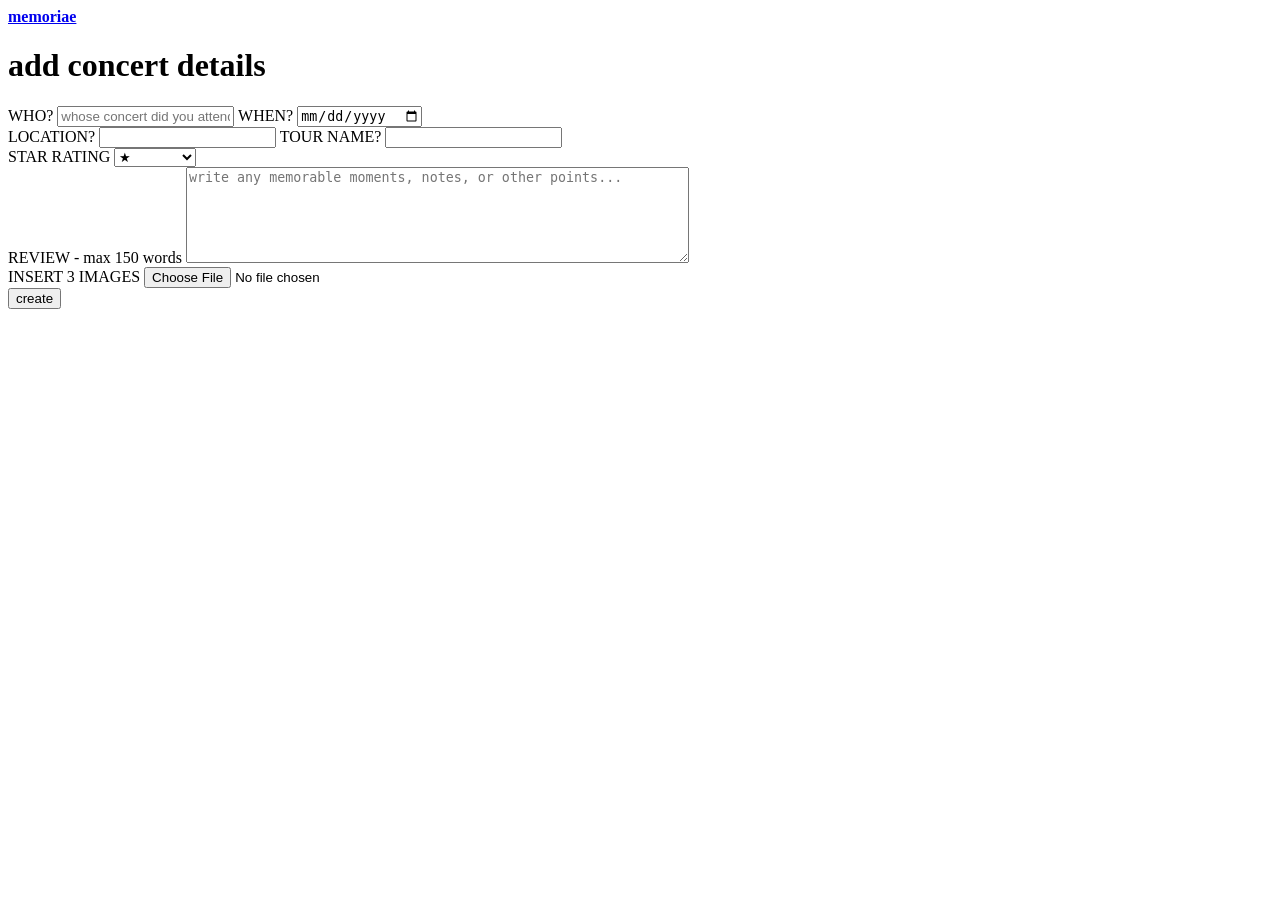
==== addConcert.html @ 0c4843e7 "v1" ====
<!DOCTYPE html>
<html lang="en">
    <head>
        <meta charset="UTF-8">
        <meta name="viewport" content="width=device-width, initial-scale=1">
        <title>add your concert</title>
        <link href="styles.css" rel="stylesheet" type="text/css">
    </head>
    <body>
        <header>
            <div class="logo">
                <a href="index.html"><b>memoriae</b></a>
            </div>
        </header>
        <main>
            <div id="journal-container">
                <h1>add concert details</h1>
                <form id="concert-form">
                    <div>
                        <label for="who">WHO?</label>
                        <input type="text" id="who" name="who" placeholder="whose concert did you attend?">
                        <label for="when">WHEN?</label>
                        <input type="date" id="when" name="when">
                    </div>
                    <div>
                        <label for="where">LOCATION?</label>
                        <input type="text" id="where" name="where">
                        <label for="tourName">TOUR NAME?</label>
                        <input type="text" id="tourName" name="tourName">
                    </div>
                    <!-- used: https://www.w3schools.com/html/html_form_elements.asp-->
                    <div>
                        <label for="rating">STAR RATING</label>
                        <select id="rating" name="rating">
                            <option value="1">★</option>
                            <option value="2">★★</option>
                            <option value="3">★★★</option>
                            <option value="4">★★★★</option>
                            <option value="5">★★★★★</option>
                        </select>
                    </div> 
                    <div>
                        <label for="notes">REVIEW - max 150 words </label>
                        <textarea id="notes" name="notes" placeholder="write any memorable moments, notes, or other points..." rows="6" cols="60"></textarea>
                    </div>
                    <div>
                        <label for="polImg">INSERT 3 IMAGES</label>
                        <input type="file" id="polImg" name="polImg">
                    </div>
                    <input type="submit" id="submit" value="create">
                </form>
                <div id="concerts"></div>
            </div>
        </main>
        <script src = "form.js"></script>
    </body>
</html>

<!-- to do:
 - need to add required elements ie cannot go to next page without filling in
 - layout as the columns and rows 
 - add JS to functionanlity 
 - required attribute -->
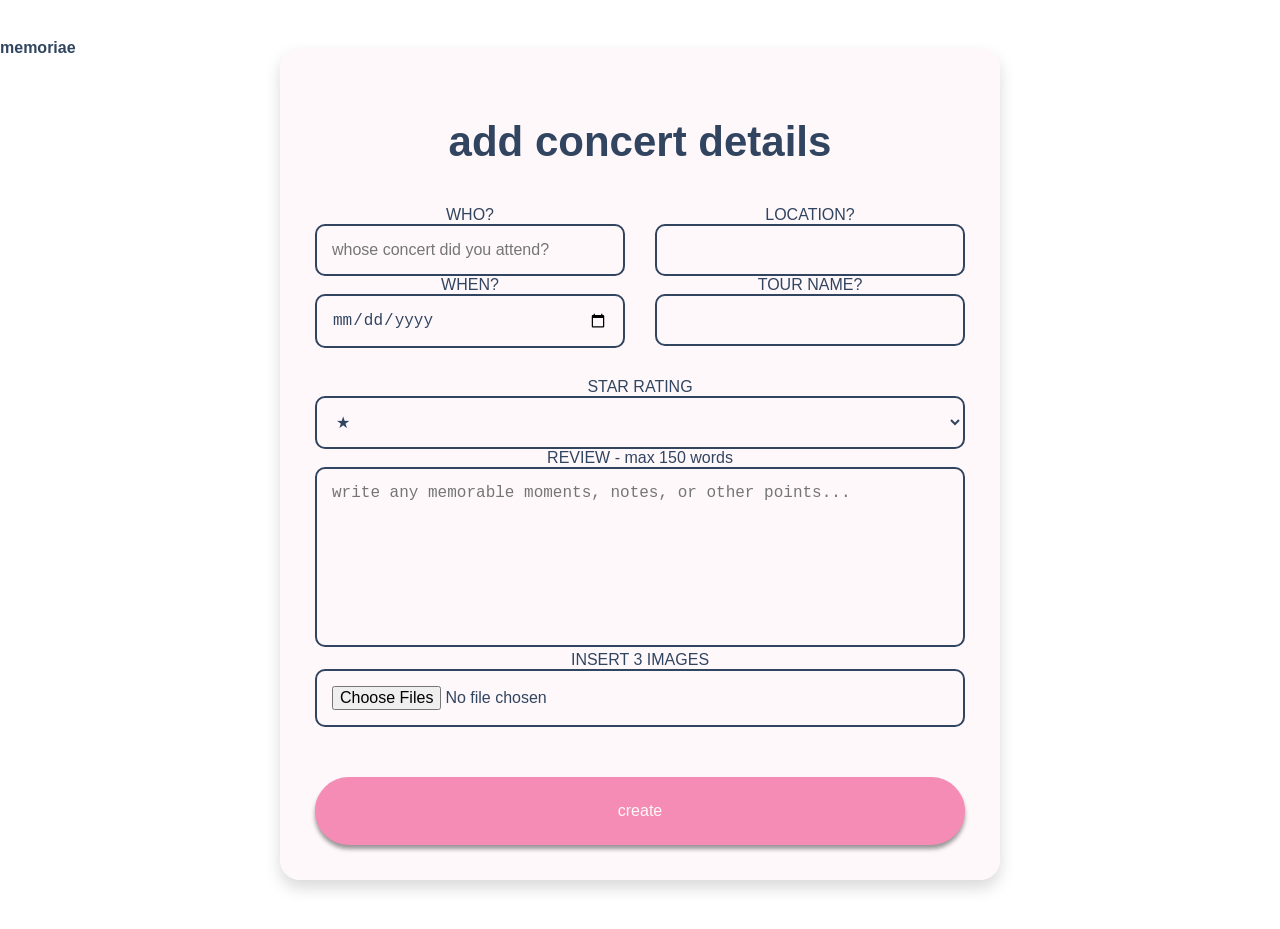
==== commit 5f1caf5b: "v1.2" ====
--- a/addConcert.html
+++ b/addConcert.html
@@ -12,8 +12,8 @@
                 <a href="index.html"><b>memoriae</b></a>
             </div>
         </header>
-        <main>
-            <div id="journal-container">
+        <main class="form-page">
+            <section class="journal-container">
                 <h1>add concert details</h1>
                 <form id="concert-form">
                     <div>
@@ -29,6 +29,8 @@
                         <input type="text" id="tourName" name="tourName">
                     </div>
                     <!-- used: https://www.w3schools.com/html/html_form_elements.asp-->
+
+                    <div class="full-width">
                     <div>
                         <label for="rating">STAR RATING</label>
                         <select id="rating" name="rating">
@@ -44,20 +46,16 @@
                         <textarea id="notes" name="notes" placeholder="write any memorable moments, notes, or other points..." rows="6" cols="60"></textarea>
                     </div>
                     <div>
+                        <!-- allows moultiple images to be uploaded -->
                         <label for="polImg">INSERT 3 IMAGES</label>
-                        <input type="file" id="polImg" name="polImg">
+                        <input type="file" id="polImg" name="polImg" accept="image/*" multiple>
+                    </div>
                     </div>
                     <input type="submit" id="submit" value="create">
                 </form>
                 <div id="concerts"></div>
-            </div>
+            </section>
         </main>
         <script src = "form.js"></script>
     </body>
-</html>
-
-<!-- to do:
- - need to add required elements ie cannot go to next page without filling in
- - layout as the columns and rows 
- - add JS to functionanlity 
- - required attribute -->
+</html>
--- a/styles.css
+++ b/styles.css
@@ -0,0 +1,182 @@
+body {
+
+    font-family:'Segoe UI', Tahoma, Geneva, Verdana, sans-serif;
+}
+
+header {
+    position: fixed;
+    top: 2;
+    left: 0;
+    right: 0;
+    height: 80px;
+    display: flex;
+    align-items: center;
+}
+
+nav {
+    width: 800px;
+    margin: 20px auto;
+    padding: 15px 35px;
+    border-radius: 25px;
+    /* gradient */
+    background: linear-gradient(
+        to bottom,
+        rgba(255,255,255,0.75),
+        rgba(255, 249, 245, 0.45)
+    );
+    /* glass effect */
+    backdrop-filter: blur(12px);
+    -webkit-backdrop-filter: blur(12px);
+    /* subtle border */
+    border: 1px solid rgba(255,255,255,0.5);
+    /* soft shadow */
+    box-shadow:
+        0 4px 20px rgba(0,0,0,0.12),
+
+        inset 0 1px 1px rgba(255,255,255,0.7);
+}
+
+header * {
+    display: inline;
+}
+
+header li {
+    margin: 20px;
+}
+
+header li a {
+    color: #314560;
+    text-decoration: none;
+    font-size: 20px;
+}
+
+main {
+    color: #314560;
+    text-decoration: none;
+    text-align: center; 
+}
+
+.initial-page a {
+    align-items: center;
+    text-decoration: none;
+    color: #FFF9F5;
+    margin-top: 500px;
+}
+
+.hero {
+    min-height: 100vh;
+    display: flex;
+    flex-direction: column;
+    justify-content: center;
+    align-items: center;
+    text-align: center;
+    gap: 40px;
+}
+
+.about-section {
+    min-height: 100vh;
+    display: flex;
+    justify-content: space-between;
+    align-items: center;
+    gap: 80px;
+    padding: 80px;
+}
+
+/* stops lines becoming too long */
+.about-text {
+    max-width: 500px;
+}
+
+.journal-coverImg {
+    width: 300px;
+    height: 400px;
+    background: #7c9fce;
+    box-shadow: 0 8px 20px rgba(0,0,0,0.15);
+    transform: rotate(3deg);
+}
+
+/* all buttons use this style */
+.button, #submit {
+    color: #FFF9F5;
+    background: #F58CB5;
+    text-decoration: none;
+    border: 10px solid #F58CB5;
+    border-radius: 9999px;
+    box-shadow: 0 4px 4px rgba(0, 0, 0, 0.4);
+    justify-content: center;
+    align-items: center;
+    cursor:pointer;
+}
+
+#submit {
+    display: block;
+    margin: 30px auto 0;
+}
+
+/* journal.html deco under */
+
+.form-page {
+    min-height: 80vh;
+    display: flex;
+    justify-content: center;
+    align-items: center;
+    padding: 40px;
+}
+
+.journal-container {
+    width: min(90%, 650px);
+    padding: 35px;
+    border-radius: 20px;
+    background: rgb(255, 217, 234, 0.2);
+    backdrop-filter: blur(10px);
+    -webkit-backdrop-filter: blur(10px);
+    box-shadow: 0 8px 16px rgba(0,0,0,0.15)
+}
+
+#concert-form {
+    display: grid;
+    grid-template-columns: 1fr 1fr;
+    gap: 30px;
+}
+
+.full-width {
+    grid-column: 1/-1;
+    text-align: center;
+}
+
+input, select, textarea {
+    width: 100%;
+    padding: 15px;
+    border: 2px solid #314560;
+    border-radius: 10px;
+    background: transparent;
+    font-size: 16px;
+    color: #314560;
+    box-sizing: border-box;
+}
+
+textarea {
+    min-height: 180px;
+    resize: none;
+}
+
+.journal-container h1 {
+    text-align: center;
+    margin-bottom: 40px;
+    font-size: 42px;
+}
+
+.logo a {
+    text-decoration: none;
+    color:#314560;
+    text-align: center;
+    justify-content: center;
+    margin: 0;
+    
+}
+
+#submit {
+    grid-column: 1 / -1;
+    justify-self: center;
+    margin-top: 20px;
+}
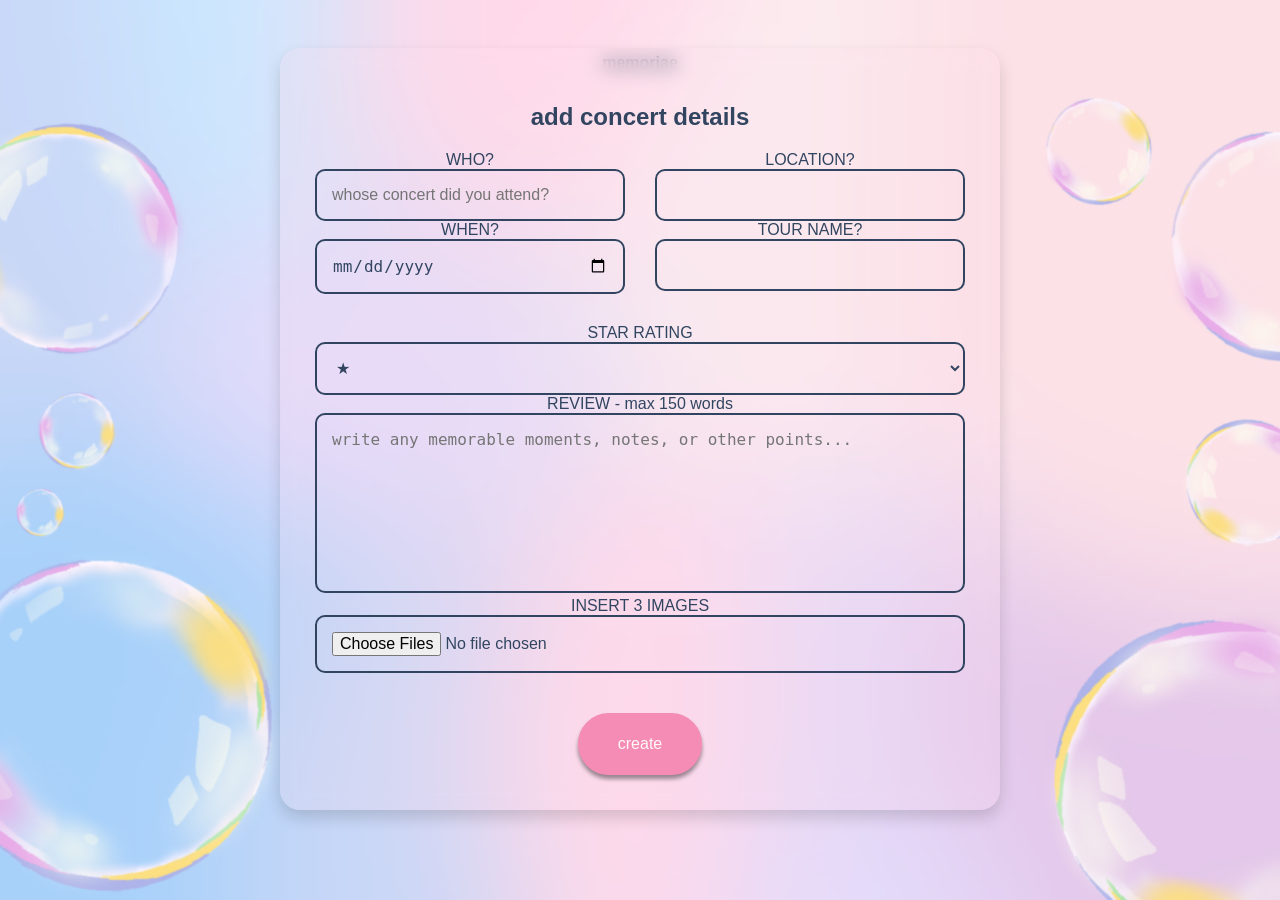
==== commit b7d15e35: "v1.4" ====
--- a/addConcert.html
+++ b/addConcert.html
@@ -13,7 +13,7 @@
             </div>
         </header>
         <main class="form-page">
-            <section class="journal-container">
+            <section class="concert-container">
                 <h1>add concert details</h1>
                 <form id="concert-form">
                     <div>
@@ -45,7 +45,7 @@
                         <label for="notes">REVIEW - max 150 words </label>
                         <textarea id="notes" name="notes" placeholder="write any memorable moments, notes, or other points..." rows="6" cols="60"></textarea>
                     </div>
-                    <div>
+                    <div class="polaroid">
                         <!-- allows moultiple images to be uploaded -->
                         <label for="polImg">INSERT 3 IMAGES</label>
                         <input type="file" id="polImg" name="polImg" accept="image/*" multiple>
--- a/styles.css
+++ b/styles.css
@@ -1,6 +1,10 @@
 body {
-
     font-family:'Segoe UI', Tahoma, Geneva, Verdana, sans-serif;
+    background-image: url("assets/bubble-background.png");
+    background-size: cover;
+    background-position: center;
+    background-repeat: no-repeat;
+    background-attachment: fixed;
 }
 
 header {
@@ -22,9 +26,9 @@
     background: linear-gradient(
         to bottom,
         rgba(255,255,255,0.75),
-        rgba(255, 249, 245, 0.45)
+        rgba(240, 173, 218, 0.45)
     );
-    /* glass effect */
+    /* glass effect CREDIT ITTT */
     backdrop-filter: blur(12px);
     -webkit-backdrop-filter: blur(12px);
     /* subtle border */
@@ -88,9 +92,12 @@
 }
 
 .journal-coverImg {
-    width: 300px;
+    width: 500px;
     height: 400px;
-    background: #7c9fce;
+    background-image: url("assets/concert-diary.png");
+    background-position: center;
+    background-repeat: no-repeat;
+    background-size: cover;
     box-shadow: 0 8px 20px rgba(0,0,0,0.15);
     transform: rotate(3deg);
 }
@@ -113,7 +120,7 @@
     margin: 30px auto 0;
 }
 
-/* journal.html deco under */
+/* styling concert form under */
 
 .form-page {
     min-height: 80vh;
@@ -123,14 +130,14 @@
     padding: 40px;
 }
 
-.journal-container {
+.concert-container {
     width: min(90%, 650px);
     padding: 35px;
     border-radius: 20px;
     background: rgb(255, 217, 234, 0.2);
     backdrop-filter: blur(10px);
     -webkit-backdrop-filter: blur(10px);
-    box-shadow: 0 8px 16px rgba(0,0,0,0.15)
+    box-shadow: 0 8px 16px rgba(0,0,0,0.15);
 }
 
 #concert-form {
@@ -166,17 +173,172 @@
     font-size: 42px;
 }
 
+.logo {
+    width: 100%;
+    text-align: center;
+    margin-top: 30px;
+}
+
 .logo a {
     text-decoration: none;
     color:#314560;
     text-align: center;
     justify-content: center;
     margin: 0;
+    font-weight: 60px;
     
 }
 
 #submit {
+    width: auto;
     grid-column: 1 / -1;
     justify-self: center;
-    margin-top: 20px;
+    padding: 12px 30px;
+    margin-top: 10px;
+}
+
+/* styling journal.html */
+
+#journal-book {
+    display: flex;
+    width: min(95%, 1100px);
+    height: 700px;
+    margin: auto;
+    margin-top: 80px;
+    border-radius: 25px;
+    overflow: hidden;
+    position: relative;
+}
+
+/* how to do border of the diary page? */
+.left-page, .right-page {
+    flex: 1;
+    padding: 40px;
+    position: relative;
+    background: repeating-linear-gradient(white, white 28px, #d9d9d9 29px);
+    border-color: #F58CB5;
+}
+
+.spine {
+    width: 30px;
+    background: #f2f2f2;
+}
+
+/*
+.photo-strip {
+    width: 350px;
+    height: 500px;
+    padding: 12px;
+    background: #fffdf9;
+    box-shadow: 0 4px 12px rgba(0, 0, 0, 0.15);
+    position: relative;
+} 
+*/
+
+.journal-page .polaroid {
+    position: absolute;
+    width: 140px;
+    height: 170px;
+    padding: 10px;
+    margin-top: 150px;
+    background: white;
+    box-shadow: 0 4px 12px rgba(0, 0, 0, 0.15);
+}
+
+.photo-1 {
+    top: 20px;
+    left: 40px;
+    transform: rotate(-4deg);
+}
+
+.photo-2 {
+    top: 120px;
+    right: 30px;
+    transform: rotate(3eg);
+}
+
+.photo-3 {
+    top: 260px;
+    left: 60px;
+    transform: rotate(-8deg);
+}
+
+.concert-photo {
+    width: 100%;
+    height: 100%;
+    object-fit: cover;
+    display: block;
+}
+
+.journal-tab {
+    position: absolute;
+    top: -20px;
+    left: 40px;
+    width: 120px;
+    padding: 18px 12px;
+    text-align: center;
+    text-decoration: none;
+    color:#314560;
+    background:#F58CB5;
+    border-radius: 20px 20px 20px 20px;
+    box-shadow: 0 4px 10px rgba(0,0,0,0.15);
+    z-index: 2;
+}
+
+/* profile.html page */
+
+.profile-page {
+    min-height: 100vh;
+    display: grid;
+    grid-template-columns: 400px 1fr;
+    gap: 80px;
+    padding: 140px 80px 80px;
+    align-items: start;
+}
+
+.profile-page .diary-preview {
+    width: 100%;
+}
+
+.profile-page .diary-preview img {
+    width: 100%;
+    border-radius: 12px;
+    box-shadow: 0 8px 20px rgba(0, 0, 0, 0.15);
+    transition: transform 0.3s ease;
+    cursor: pointer;
+}
+
+.profile-page .diary-preview img:hover {
+    transform: translateY(-8px) scale(1.03) rotate(-2deg);
+}
+
+.profile-content {
+    display: flex;
+    flex-direction: column;
+    gap: 40px;
+}
+
+.profile-content h1 {
+    font-size: 50px;
+    color: #314560;
+}
+
+.stats {
+    padding: 35px;
+    border-radius: 24px;
+    background: rgba(235,230,245,0.9);
+    box-shadow: 0 6px 12px rgba(0, 0, 0, 0.12);
+}
+
+/* 4 stats box */
+.stats-grid {
+    display: grid;
+    grid-template-columns: repeat(4, 1fr);
+    gap: 20px;
+}
+
+.bottom-card {
+    display: grid;
+    grid-template-columns: 1fr 1fr;
+    gap: 30px;
 }
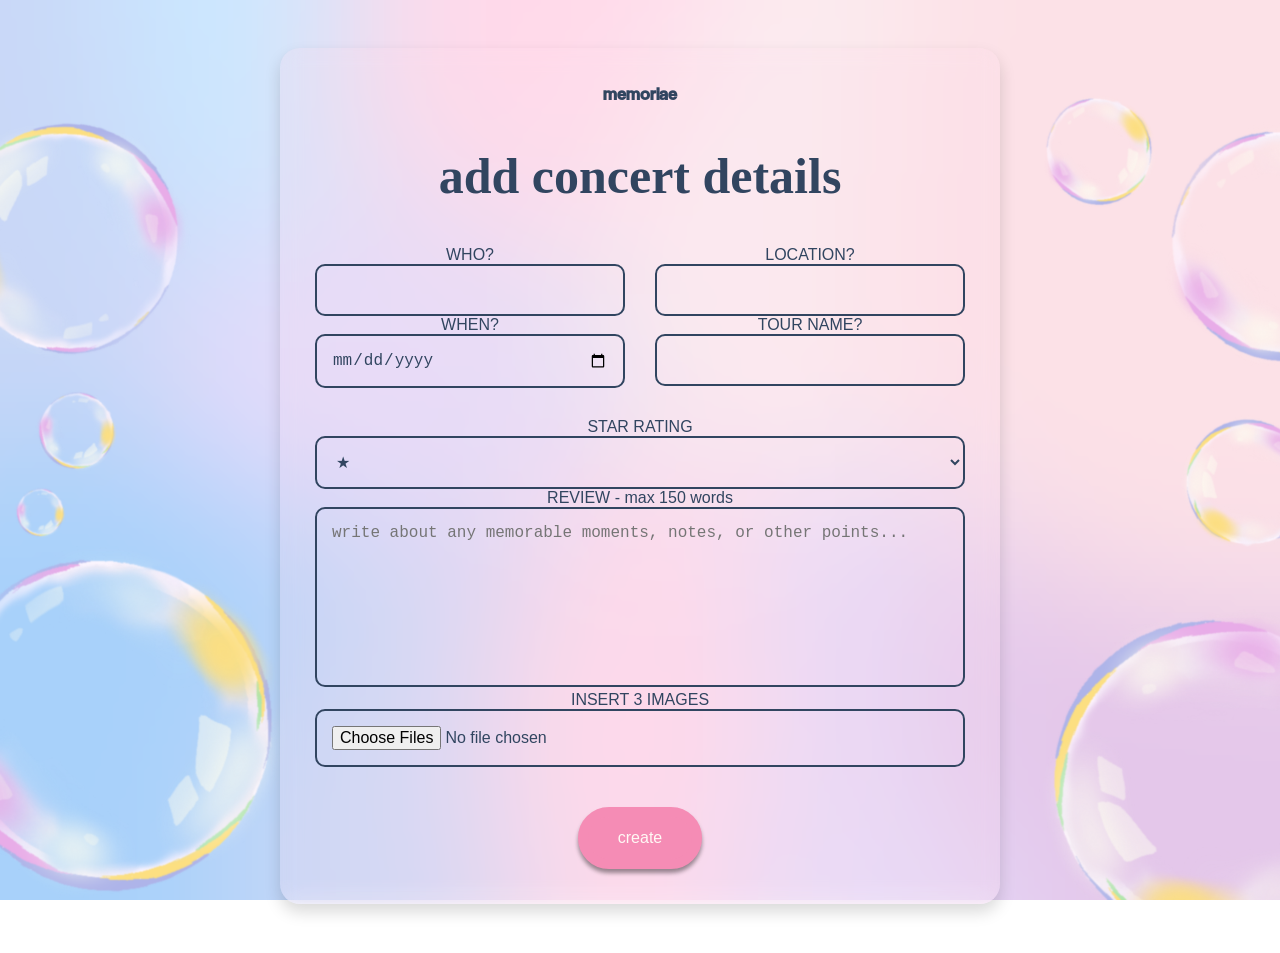
==== commit 15188372: "v1.6" ====
--- a/addConcert.html
+++ b/addConcert.html
@@ -7,18 +7,16 @@
         <link href="styles.css" rel="stylesheet" type="text/css">
     </head>
     <body>
-        <header>
-            <div class="logo">
-                <a href="index.html"><b>memoriae</b></a>
-            </div>
-        </header>
         <main class="form-page">
             <section class="concert-container">
+                <div class="logo">
+                    <a href="index.html"><b>memoriae</b></a>
+                </div>
                 <h1>add concert details</h1>
                 <form id="concert-form">
                     <div>
                         <label for="who">WHO?</label>
-                        <input type="text" id="who" name="who" placeholder="whose concert did you attend?">
+                        <input type="text" id="who" name="who">
                         <label for="when">WHEN?</label>
                         <input type="date" id="when" name="when">
                     </div>
@@ -43,7 +41,7 @@
                     </div> 
                     <div>
                         <label for="notes">REVIEW - max 150 words </label>
-                        <textarea id="notes" name="notes" placeholder="write any memorable moments, notes, or other points..." rows="6" cols="60"></textarea>
+                        <textarea id="notes" name="notes" placeholder="write about any memorable moments, notes, or other points..." rows="6" cols="60"></textarea>
                     </div>
                     <div class="polaroid">
                         <!-- allows moultiple images to be uploaded -->
--- a/styles.css
+++ b/styles.css
@@ -1,3 +1,11 @@
+@font-face {
+    font-family: kiwiSoda;
+    src: url(assets/KiwiSoda.ttf);
+
+    font-family: coolvetica;
+    src: url(assets/coolvetica-rg.otf);
+}
+
 body {
     font-family:'Segoe UI', Tahoma, Geneva, Verdana, sans-serif;
     background-image: url("assets/bubble-background.png");
@@ -40,8 +48,13 @@
         inset 0 1px 1px rgba(255,255,255,0.7);
 }
 
+html {
+    scroll-behavior: smooth;
+}
+
 header * {
     display: inline;
+    text-align: center;
 }
 
 header li {
@@ -54,6 +67,16 @@
     font-size: 20px;
 }
 
+/*https://stackoverflow.com/questions/6428783/css-style-a-specific-link
+for specific link stylings*/
+a[href="addConcert.html"] {
+    color:#FFF9F5;
+    font-size: large;
+    background-color: #F58CB5;
+    padding: 8px;
+    border-radius: 20px;
+}
+
 main {
     color: #314560;
     text-decoration: none;
@@ -75,6 +98,15 @@
     align-items: center;
     text-align: center;
     gap: 40px;
+}
+
+h1 {
+    font-family: kiwiSoda;
+    font-size: 50px;
+}
+
+h2, h3, p, a {
+    font-family: coolvetica;
 }
 
 .about-section {
@@ -91,15 +123,14 @@
     max-width: 500px;
 }
 
-.journal-coverImg {
-    width: 500px;
-    height: 400px;
-    background-image: url("assets/concert-diary.png");
-    background-position: center;
-    background-repeat: no-repeat;
-    background-size: cover;
-    box-shadow: 0 8px 20px rgba(0,0,0,0.15);
+.about-section .journal-coverImg {
+    width: 50%;
     transform: rotate(3deg);
+}
+
+.about-section .journal-coverImg img {
+    width: 50%;
+    box-shadow: 0 8px 20px rgba(0, 0, 0, 0.15);
 }
 
 /* all buttons use this style */
@@ -173,10 +204,11 @@
     font-size: 42px;
 }
 
+/* logo design */
 .logo {
     width: 100%;
     text-align: center;
-    margin-top: 30px;
+    margin-top: 0px;
 }
 
 .logo a {
@@ -184,9 +216,12 @@
     color:#314560;
     text-align: center;
     justify-content: center;
-    margin: 0;
     font-weight: 60px;
     
+}
+
+.concert-container .logo {
+    font-size: 18px;
 }
 
 #submit {
@@ -215,7 +250,9 @@
     flex: 1;
     padding: 40px;
     position: relative;
-    background: repeating-linear-gradient(white, white 28px, #d9d9d9 29px);
+    background: repeating-linear-gradient(white, white 28px, #d9d9d9 29px); /* used super thin gradient for journl strips 
+    https://css-tricks.com/stripes-css/
+    */
     border-color: #F58CB5;
 }
 
@@ -223,17 +260,6 @@
     width: 30px;
     background: #f2f2f2;
 }
-
-/*
-.photo-strip {
-    width: 350px;
-    height: 500px;
-    padding: 12px;
-    background: #fffdf9;
-    box-shadow: 0 4px 12px rgba(0, 0, 0, 0.15);
-    position: relative;
-} 
-*/
 
 .journal-page .polaroid {
     position: absolute;
@@ -246,21 +272,21 @@
 }
 
 .photo-1 {
-    top: 20px;
+    top: 40px;
     left: 40px;
     transform: rotate(-4deg);
 }
 
 .photo-2 {
     top: 120px;
-    right: 30px;
-    transform: rotate(3eg);
+    right: 50px;
+    transform: rotate(3deg);
 }
 
 .photo-3 {
-    top: 260px;
-    left: 60px;
-    transform: rotate(-8deg);
+    top: 280px;
+    left: 80px;
+    transform: rotate(8deg);
 }
 
 .concert-photo {
@@ -275,7 +301,8 @@
     top: -20px;
     left: 40px;
     width: 120px;
-    padding: 18px 12px;
+    padding: 18px 1px;
+    margin-top: 5px;
     text-align: center;
     text-decoration: none;
     color:#314560;
@@ -283,6 +310,10 @@
     border-radius: 20px 20px 20px 20px;
     box-shadow: 0 4px 10px rgba(0,0,0,0.15);
     z-index: 2;
+}
+
+.journal-tab:hover {
+    transform: scale(1.1, 1.1);
 }
 
 /* profile.html page */
@@ -319,26 +350,147 @@
 }
 
 .profile-content h1 {
-    font-size: 50px;
+    font-size: 40px;
     color: #314560;
 }
 
 .stats {
-    padding: 35px;
-    border-radius: 24px;
+    padding: 15px;
+    border-radius: 18px;
+    max-width: 700px;
+    min-height: 100px;
     background: rgba(235,230,245,0.9);
     box-shadow: 0 6px 12px rgba(0, 0, 0, 0.12);
 }
 
-/* 4 stats box */
 .stats-grid {
     display: grid;
-    grid-template-columns: repeat(4, 1fr);
-    gap: 20px;
+    grid-template-columns: repeat(2, 1fr);
+    gap: 10px;
+}
+
+.stats h2 {
+    font-size: 20px;
+}
+
+.stats h3 {
+    font-size: 16px;
 }
 
 .bottom-card {
     display: grid;
     grid-template-columns: 1fr 1fr;
-    gap: 30px;
-}+    gap: 20px;
+}
+
+.page-controls {
+    position: absolute;
+    bottom: -0px;
+    left: 50%;
+    transform: translateX(-50%);
+    margin-bottom: 10px;
+
+}
+
+/* decorating journal arrows */
+#prev-page, #next-page {
+    background:#F58CB5;
+    border: none;
+    border-radius: 80px;
+    color:#FFF9F5;
+    padding: 10px 20px;
+    text-align: center;
+    text-decoration: none;
+    display: inline-block;
+    font-size: 20px;
+    cursor: pointer;
+}
+
+/* decorating music player ! (same bg as nav) */
+.music-player {
+    padding: 20px;
+    border-radius: 20px;
+    max-width: 280px;
+    background: linear-gradient(
+        to bottom,
+        rgba(255,255,255,0.55),
+        rgba(235,230,245, 0.25)
+    );
+    /* glass effect CREDIT ITTT */
+    backdrop-filter: blur(12px);
+    -webkit-backdrop-filter: blur(12px);
+    /* subtle border */
+    border: 1px solid rgba(255,255,255,0.5);
+    /* soft shadow */
+    box-shadow:
+        0 4px 20px rgba(0,0,0,0.12),
+
+        inset 0 1px 1px rgba(255,255,255,0.7);
+}
+/* pointer not working */
+.music-player .music-controls {
+    cursor: pointer;
+    text-decoration: none;
+}
+
+#prev-btn, #next-btn, #play-btn {
+    background:#F58CB5;
+    border: none;
+    border-radius: 80px;
+    color:#FFF9F5;
+    padding: 15px 32px;
+    text-align: center;
+    text-decoration: none;
+    display: inline-block;
+    font-size: 18px;
+    cursor: pointer;
+}
+
+/* not showing up??*/
+.song-title {
+    background-color: #f2f2f2;
+}
+
+.fav-artist {
+    padding: 20px;
+    border-radius: 20px;
+    max-width: 280px;
+    background: linear-gradient(
+        to bottom,
+        rgba(255,255,255,0.55),
+        rgba(235,230,245, 0.25)
+    );
+    /* glass effect CREDIT ITTT */
+    backdrop-filter: blur(12px);
+    -webkit-backdrop-filter: blur(12px);
+    /* subtle border */
+    border: 1px solid rgba(255,255,255,0.5);
+    /* soft shadow */
+    box-shadow:
+        0 4px 20px rgba(0,0,0,0.12),
+
+        inset 0 1px 1px rgba(255,255,255,0.7);
+}
+
+/* marquee not decreaed
+.music-player {
+    width: 450px;
+    line-height: 50px;
+    background-color: #f2f2f2;
+    color: white;
+    white-space: nowrap;
+    overflow: hidden;
+    box-sizing: border-box;
+}
+
+.music-player h {
+    display: inline-block;
+    padding-left: 100%;
+    animation: marquee 15s linear infinite;
+}
+
+@keyframes music-player {
+    0% {transform: translate(0, 0);}
+    100% {transform: translate(-100%, 0);}
+}
+*/
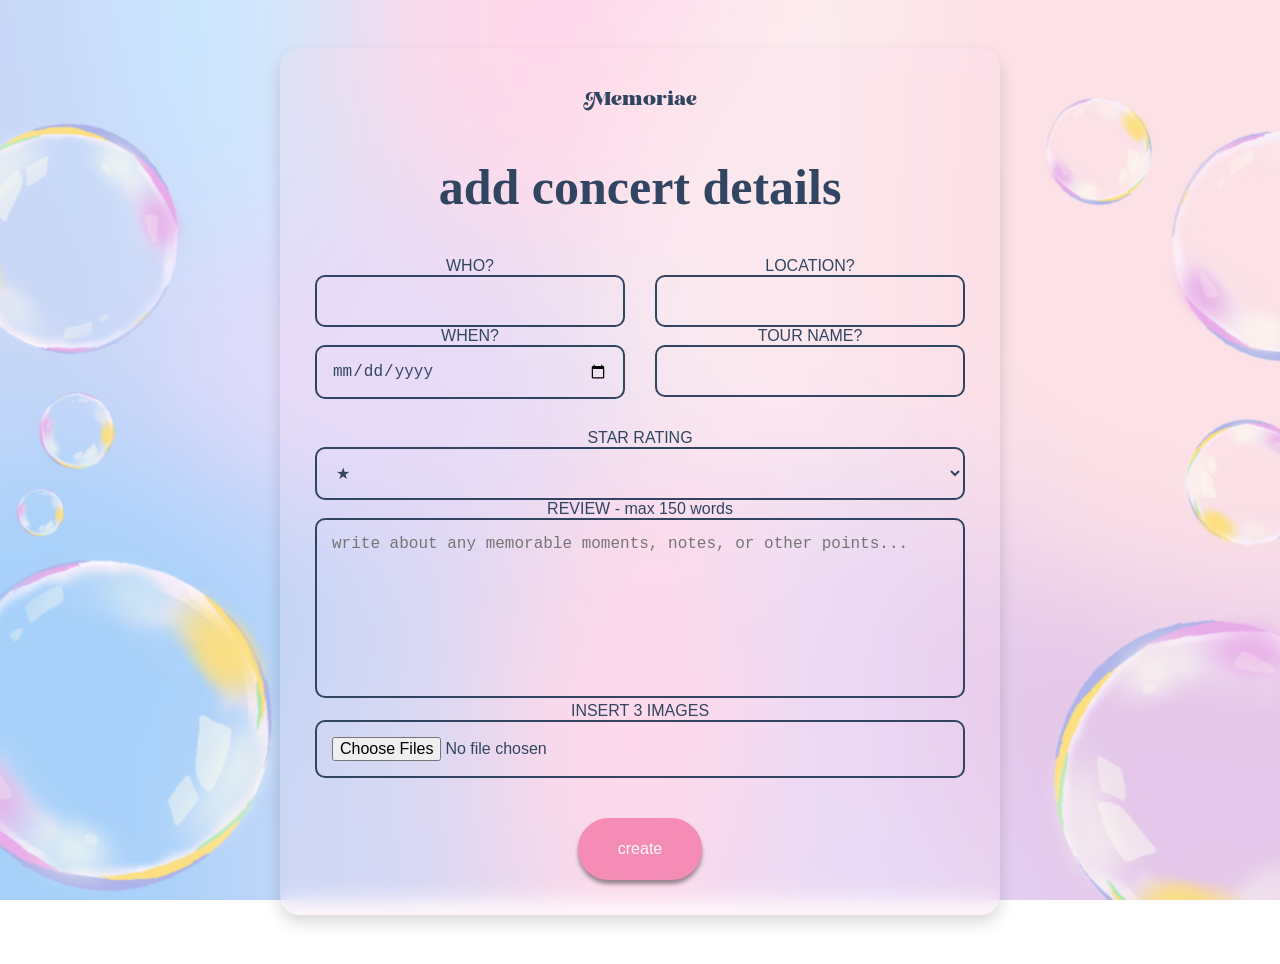
==== commit 64fee848: "v1.5.1" ====
--- a/addConcert.html
+++ b/addConcert.html
@@ -10,7 +10,7 @@
         <main class="form-page">
             <section class="concert-container">
                 <div class="logo">
-                    <a href="index.html"><b>memoriae</b></a>
+                    <a href="index.html"><b>Memoriae</b></a>
                 </div>
                 <h1>add concert details</h1>
                 <form id="concert-form">
--- a/styles.css
+++ b/styles.css
@@ -4,6 +4,17 @@
 
     font-family: coolvetica;
     src: url(assets/coolvetica-rg.otf);
+
+    font-family: kaoly;
+    src: url(assets/kaoly.ttf);
+}
+
+.inital {
+    background-image: url(assets/bubbles-music-bg.png);
+    background-size: cover;
+    background-position: center;
+    background-repeat: no-repeat;
+    background-attachment: fixed;
 }
 
 body {
@@ -217,7 +228,7 @@
     text-align: center;
     justify-content: center;
     font-weight: 60px;
-    
+    font-family: kaoly;
 }
 
 .concert-container .logo {
@@ -232,7 +243,7 @@
     margin-top: 10px;
 }
 
-/* styling journal.html */
+/* STYLING journal.html */
 
 #journal-book {
     display: flex;
@@ -316,6 +327,20 @@
     transform: scale(1.1, 1.1);
 }
 
+/* decorating journal arrows */
+#prev-page, #next-page {
+    background:#F58CB5;
+    border: none;
+    border-radius: 80px;
+    color:#FFF9F5;
+    padding: 10px 20px;
+    text-align: center;
+    text-decoration: none;
+    display: inline-block;
+    font-size: 20px;
+    cursor: pointer;
+}
+
 /* profile.html page */
 
 .profile-page {
@@ -390,20 +415,6 @@
     transform: translateX(-50%);
     margin-bottom: 10px;
 
-}
-
-/* decorating journal arrows */
-#prev-page, #next-page {
-    background:#F58CB5;
-    border: none;
-    border-radius: 80px;
-    color:#FFF9F5;
-    padding: 10px 20px;
-    text-align: center;
-    text-decoration: none;
-    display: inline-block;
-    font-size: 20px;
-    cursor: pointer;
 }
 
 /* decorating music player ! (same bg as nav) */
